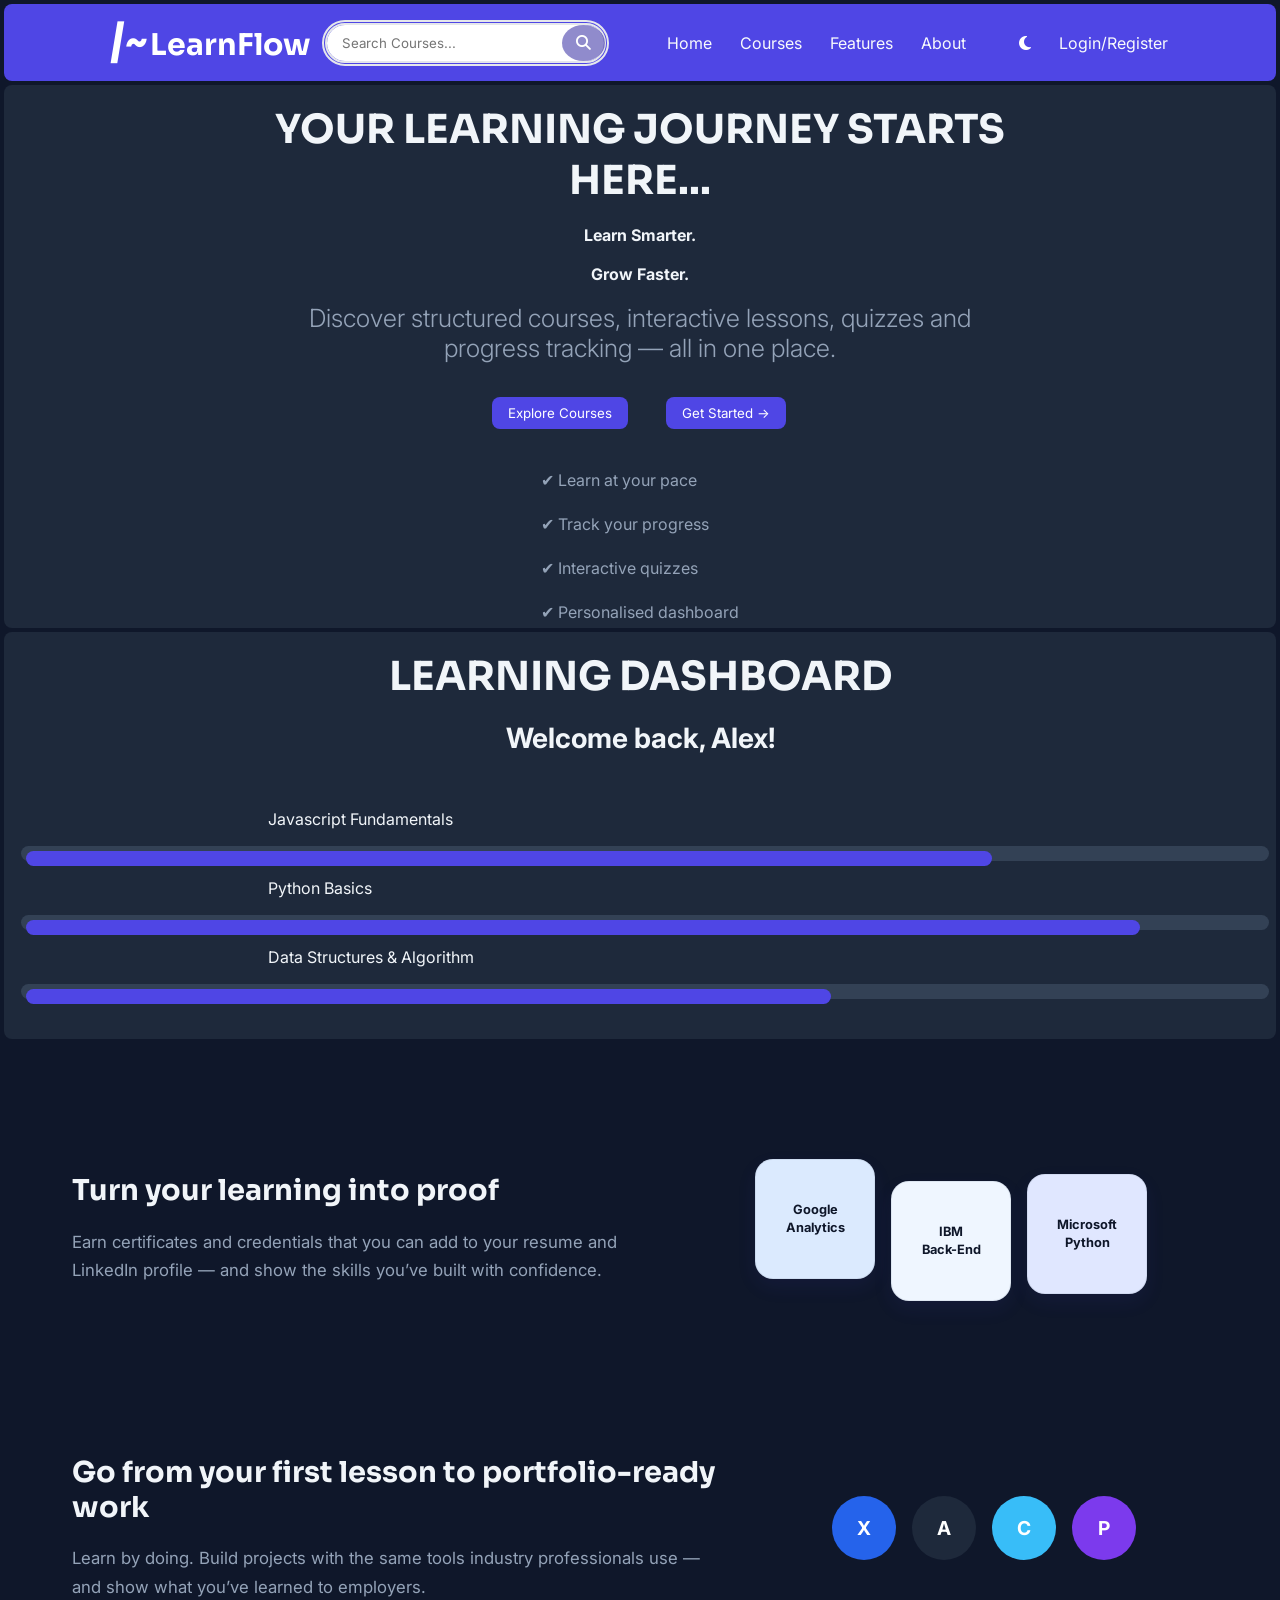
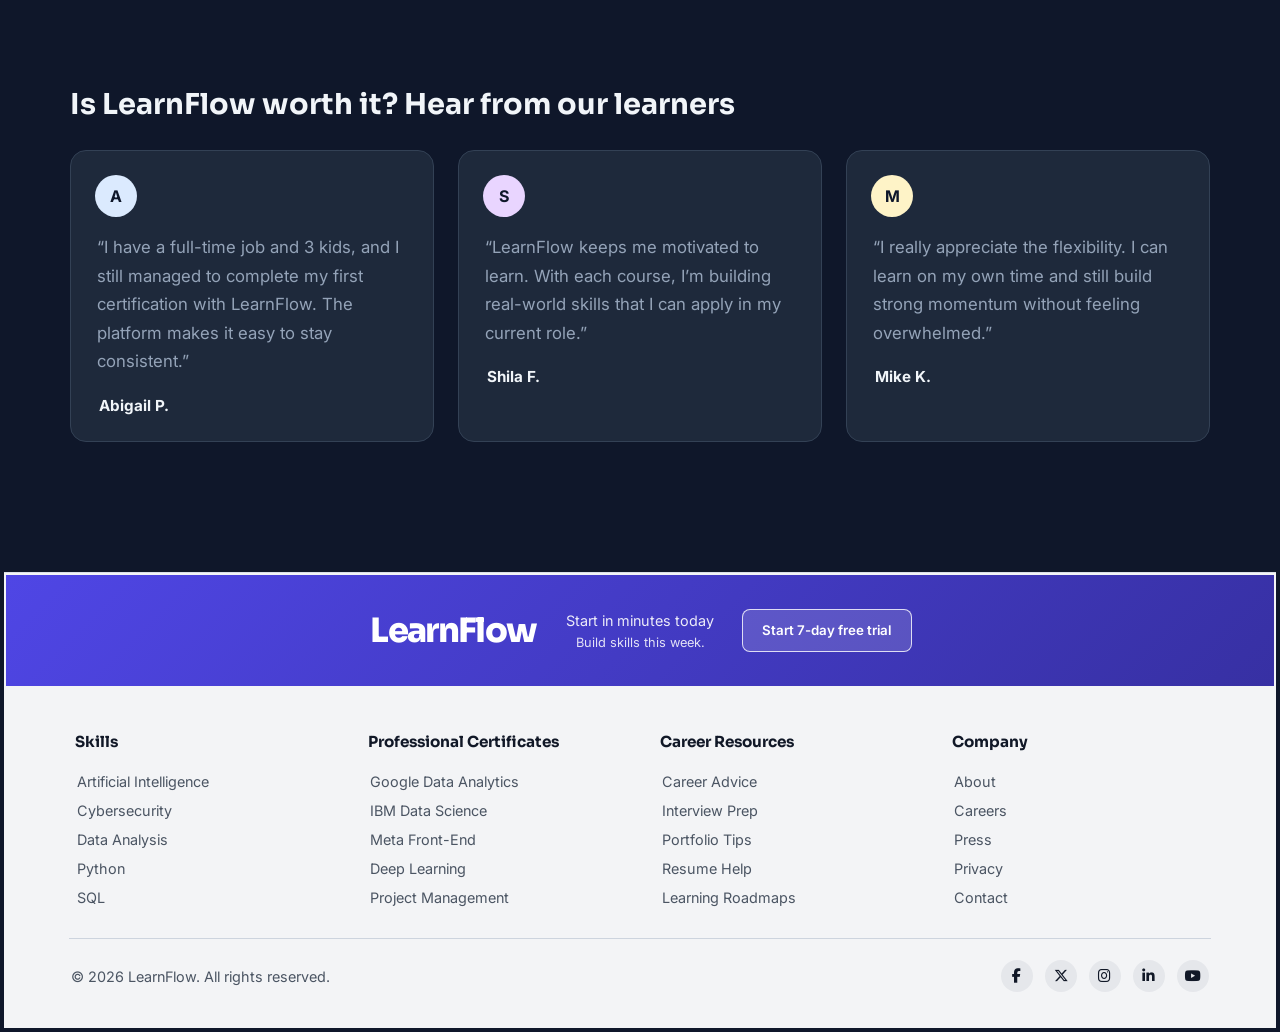
==== index.html @ 6e986917 "Initial commit" ====
<!DOCTYPE html>
<html lang="en">
<head>
    <meta charset="UTF-8">
    <meta name="viewport" content="width=device-width, initial-scale=1.0">
    <title>LearnFlow</title>
    <link rel="stylesheet" href="style.css">
    <link rel="stylesheet" href="https://cdnjs.cloudflare.com/ajax/libs/font-awesome/6.6.0/css/all.min.css">
    <link href="https://fonts.googleapis.com/css2?family=Sora:wght@400..800&family=Inter:wght@400;500;600;700&display=swap" rel="stylesheet"></head>
<body>
    <nav>
        <div class="logo"><i>|~</i>LearnFlow</div>
        <div class="search-container">
            <div class="search-box">
                <input type="text" id="searchInput" placeholder="Search Courses...">
                <button onclick="searchCourses()">
                    <i class="fa-solid fa-magnifying-glass"></i>
                </button>
            </div>
        </div>
        <ul class="navLinks">
            <li>
                <a href="#">Home</a>
            </li>
            <li>
                <a href="#">Courses</a>
            </li>
            <li>
                <a href="#">Features</a>
            </li>
            <li>
                <a href="#about" id="about">About</a>
            </li>
            <li>
                <i class="fa-solid fa-moon" onclick="toggleTheme()"></i>
            </li>
            <li id="login">
                <a href="login.html" class="login-btn">Login/Register</a>
            </li>
        </ul>
    </nav>
    <section class="section" id="features">
        <div>
            <h1>YOUR LEARNING JOURNEY STARTS HERE...</h1>
            <p>Learn Smarter.</p>
            <p>Grow Faster.</p>
            <p id="description">
                Discover structured courses, interactive lessons,
                quizzes and progress tracking — all in one place.
            </p>
        </div>
        <div class="buttons">
            <button class="btn" href="#courses">Explore Courses</button>
            <a href="register.html">
                <button class="btn">Get Started &#x2192</button>
            </a>
        </div>
        <ul class="feature-list">
            <li>&#x2714 Learn at your pace</li>
            <li>&#x2714 Track your progress</li>
            <li>&#x2714 Interactive quizzes</li>
            <li>&#x2714 Personalised dashboard</li>
        </ul>
    </section>
    <section class="section dashboard-preview" >
        <div>
            <h1>LEARNING DASHBOARD</h1>
            <p id="welcome">Welcome back, Alex! </p>
        </div>
        <div class="progress">
            <p>Javascript Fundamentals</p>
            <div class="bar">
                <span style="width: 78%"></span>
            </div>
            <p>Python Basics</p>
            <div class="bar">
                <span style="width: 90%"></span>
            </div>
            <p>Data Structures & Algorithm</p>
            <div class="bar">
                <span style="width: 65%"></span>
            </div>
        </div>
    </section>

    <section class="proof-section">
        <div class="proof-copy">
            <h2>Turn your learning into proof</h2>
            <p>Earn certificates and credentials that you can add to your resume and LinkedIn profile — and show the skills you’ve built with confidence.</p>
        </div>
        <div class="proof-visual">
            <div class="mini-card mini-card-blue">Google<br>Analytics</div>
            <div class="mini-card mini-card-light">IBM<br>Back-End</div>
            <div class="mini-card mini-card-purple">Microsoft<br>Python</div>
        </div>
    </section>

    <section class="proof-story">
        <div class="story-copy">
            <h2>Go from your first lesson to portfolio-ready work</h2>
            <p>Learn by doing. Build projects with the same tools industry professionals use — and show what you’ve learned to employers.</p>
        </div>
        <div class="tool-badges">
            <span class="tool-icon blue">X</span>
            <span class="tool-icon dark">A</span>
            <span class="tool-icon sky">C</span>
            <span class="tool-icon purple">P</span>
        </div>
    </section>

    <section class="testimonial-section">
        <h2>Is LearnFlow worth it? Hear from our learners</h2>
        <div class="testimonial-grid">
            <article class="testimonial-card">
                <div class="avatar avatar-one">A</div>
                <p>“I have a full-time job and 3 kids, and I still managed to complete my first certification with LearnFlow. The platform makes it easy to stay consistent.”</p>
                <div class="testimonial-author">
                    <strong>Abigail P.</strong>
                </div>
            </article>

            <article class="testimonial-card">
                <div class="avatar avatar-two">S</div>
                <p>“LearnFlow keeps me motivated to learn. With each course, I’m building real-world skills that I can apply in my current role.”</p>
                <div class="testimonial-author">
                    <strong>Shila F.</strong>
                </div>
            </article>

            <article class="testimonial-card">
                <div class="avatar avatar-three">M</div>
                <p>“I really appreciate the flexibility. I can learn on my own time and still build strong momentum without feeling overwhelmed.”</p>
                <div class="testimonial-author">
                    <strong>Mike K.</strong>
                </div>
            </article>
        </div>
    </section>

    <footer class="site-footer">
        <div class="footer-cta">
            <div class="cta-brand">LearnFlow</div>
            <div class="cta-copy">
                <p>Start in minutes today</p>
                <span>Build skills this week.</span>
            </div>
            <button class="cta-btn">Start 7-day free trial</button>
        </div>

        <div class="footer-links-wrap">
            <div class="footer-links">
                <div class="footer-col">
                    <h4>Skills</h4>
                    <ul>
                        <li>Artificial Intelligence</li>
                        <li>Cybersecurity</li>
                        <li>Data Analysis</li>
                        <li>Python</li>
                        <li>SQL</li>
                    </ul>
                </div>

                <div class="footer-col">
                    <h4>Professional Certificates</h4>
                    <ul>
                        <li>Google Data Analytics</li>
                        <li>IBM Data Science</li>
                        <li>Meta Front-End</li>
                        <li>Deep Learning</li>
                        <li>Project Management</li>
                    </ul>
                </div>

                <div class="footer-col">
                    <h4>Career Resources</h4>
                    <ul>
                        <li>Career Advice</li>
                        <li>Interview Prep</li>
                        <li>Portfolio Tips</li>
                        <li>Resume Help</li>
                        <li>Learning Roadmaps</li>
                    </ul>
                </div>

                <div class="footer-col">
                    <h4>Company</h4>
                    <ul>
                        <li>About</li>
                        <li>Careers</li>
                        <li>Press</li>
                        <li>Privacy</li>
                        <li>Contact</li>
                    </ul>
                </div>
            </div>
        </div>

        <div class="footer-bottom">
            <p>© 2026 LearnFlow. All rights reserved.</p>
            <div class="socials">
                <i class="fa-brands fa-facebook-f"></i>
                <i class="fa-brands fa-x-twitter"></i>
                <i class="fa-brands fa-instagram"></i>
                <i class="fa-brands fa-linkedin-in"></i>
                <i class="fa-brands fa-youtube"></i>
            </div>
        </div>
    </footer>
    <script src="script.js"></script>
</body>
</html>
---- style.css ----
:root {
    --bg-primary: #0f172a;
    --bg-surface: #1e293b;
    --accent: #4F46E5;
    --accent-hover: #6366f1;
    --text-primary: #f1f5f9;
    --text-secondary: #94a3b8;
    --border: #334155;
    --track-bg: #334155;
    --font-heading: "Sora", sans-serif;
    --font-body: "Inter", sans-serif;
}

[data-theme="light"] {
    --bg-primary: #f8fafc;
    --bg-surface: #ffffff;
    --accent: #4F46E5;
    --accent-hover: #3730A3;
    --text-primary: #111827;
    --text-secondary: #4b5563;
    --border: #e5e7eb;
    --track-bg: #e5e7eb;
}

* {
    margin: 0;
    padding: 2px;
    box-sizing: border-box;
    font-family: var(--font-body);
    font-optical-sizing: auto;
}

body {
    background-color: var(--bg-primary);
    color: var(--text-primary);
}

nav {
    display: flex;
    justify-content: space-between;
    align-items: center;
    background: var(--accent);
    color: #FFFFFF;
    padding: 15px 8%;
    position: sticky;
    top: 0;
    z-index: 100;
    border-radius: 8px;
}

.logo,
h1,
h2,
h3 {
    font-family: var(--font-heading);
    font-weight: 700;
}

.logo {
    font-size: 30px;
    font-weight: bolder;
    color: #FFFFFF;
}

.logo i {
    font-size: 35px;
    font-weight: 900;
}

nav ul {
    display: flex;
    list-style: none;
    gap: 20px;
}

nav ul li a {
    text-decoration: none;
    color: #F8FAFC;
    transition: 0.3s;
}

nav ul li a:hover {
    color: #ccc;
    text-decoration: underline;
}

.icons {
    display: flex;
    align-items: center;
    gap: 20px;
}

.icon {
    position: relative;
    cursor: pointer;
    color: white;
    font-size: 22px;
}

.icon:hover {
    color: #3730A3;
}

.badge {
    position: absolute;
    top: -8px;
    right: -10px;
    background: red;
    color: white;
    width: 18px;
    height: 18px;
    border-radius: 50%;
    display: flex;
    justify-content: center;
    align-items: center;
    font-size: 11px;
}

.search-box {
    width: 35%;
    position: relative;
}

.search-box input {
    width: 100%;
    padding: 10px 40px 10px 15px;
    border: none;
    border-radius: 30px;
    outline: thick double #E5E7EB;
}

.search-box i {
    position: relative;
    top: 0px;
    left: 0px;
    color: #555;
    transition: color 0.2s ease;
}

.search-box {
    display: flex;
    width: 100%;
}

.search-box button {
    position: relative;
    left: -42px;
    width: 50px;
    border: none;
    background: #3830a38e;
    color: white;
    border-radius: 50%;
    cursor: pointer;
    transition: background 0.2s ease;
}

.search-box:hover button {
    background: #555;
}

.search-box:hover i {
    color: #E5E7EB;
}

#logout {
    display: flex;
    align-items: center;
    gap: 6px;
    cursor: pointer;
    font-weight: bolder;
    transition: 0.3s;
}

#logout:hover {
    transform: scale(1.1);
}

#about {
    margin-right: 25px;
}

.section {
    margin-top: 4px;
    background: var(--bg-surface);
    padding: 2px;
    color: var(--text-primary);
    border-radius: 8px;
}

.section div {

    gap: 20px;
    justify-content: center;
    align-items: center;
    margin: 5px;
    margin-top: 10px;
    padding: 5px;
}

.section div h1 {
    text-align: center;
    margin-left: 20%;
    margin-right: 20%;
    font-size: 40px;
    font-weight: 700;

}
.dashboard-preview{
    padding-bottom: 25px;
}
.section p {
    color: var(--text-primary);
    size: 36px;
    font-weight: bold;
    margin-top: 15px;
    margin-bottom: 15px;
    text-align: center;
    margin-left: 20%;
    margin-right: 20%;
}

#description {
    text-align: center;
    margin-top: 10px;
    margin-bottom: 10px;
    margin-left: 20%;
    margin-right: 20%;
    font-weight: 300;
    font-size: 25px;
    color: var(--text-secondary);
}

.section button {
    padding-left: 35px;
    display: inline-flex;
    flex-direction: row;
    gap: 10px;
    justify-content: center;
    align-items: center;
    margin: 0 8px;
    padding: 8px 16px;
}

.buttons {
    display: flex;
    justify-content: center;
    margin-top: 20px;
}

.btn {
    flex-direction: row;
    gap: 10px;
    align-items: center;
    background: var(--accent);
    color: #FFFFFF;
    border: none;
    border-radius: 8px;
    cursor: pointer;
}

.btn:hover {
    background: var(--bg-surface);
    color: var(--text-primary);
    transition: 0.5s;
    transform: scale(1.2);
    text-decoration: underline;
}

.feature-list {
    list-style: none;
    display: grid;
    justify-content: center;
    gap: 20px;
    margin-top: 30px;
}

.feature-list li {
    align-items: center;
    gap: 10px;
    color: var(--text-secondary);
}

.dashboard-preview h1 {
    font-size: 30px;
}

.dashboard-preview p {
    font-weight: 400;
}

.progress {
    display: block;

}

.progress p {
    align-items: start;
    text-align: left;
}

#welcome {
    font-size: 28px;
    font-weight: bold;
}

.bar {
    border-radius: 20px;
    width: 100%;
    height: 15px;
    background: var(--track-bg);
    box-shadow: none;
}

.bar span {
    display: block;
    height: 15px;
    background: var(--accent);
    border-radius: 20px;
    width: 78%;
}

/* Login & Register pages */
.login,
.register {
    min-height: 100vh;
    display: flex;
    justify-content: center;
    align-items: center;
    background: var(--bg-primary);
}

.login-box,
.register-box {
    background: var(--bg-surface);
    color: var(--text-primary);
    padding: 2.5rem;
    border-radius: 12px;
    border: 1px solid var(--border);
    width: 100%;
    max-width: 380px;
    display: flex;
    flex-direction: column;
    gap: 12px;
}

.login-box h1,
.register-box h1 {
    font-size: 22px;
    text-align: center;
    margin-bottom: 10px;
    color: var(--text-primary);
}

.login-box label,
.register-box label {
    font-size: 14px;
    color: var(--text-secondary);
    margin-bottom: -6px;
}

.login-box input,
.register-box input {
    padding: 10px 14px;
    border-radius: 8px;
    border: 1px solid var(--border);
    background: var(--bg-primary);
    color: var(--text-primary);
    font-size: 14px;
}

.login-box input:focus,
.register-box input:focus {
    outline: 2px solid var(--accent);
}

.login-box button,
.register-box button {
    margin-top: 10px;
    padding: 10px;
    border: none;
    border-radius: 8px;
    background: var(--accent);
    color: #FFFFFF;
    font-size: 15px;
    cursor: pointer;
    transition: 0.3s;
}

.login-box button:hover,
.register-box button:hover {
    background: var(--accent-hover);
}

.login-box a,
.register-box a {
    text-align: center;
    font-size: 13px;
    color: var(--text-secondary);
    text-decoration: none;
}

.login-box a:hover,
.register-box a:hover {
    color: var(--accent);
    text-decoration: underline;
}


/* Nav icons (moon, logout) */
.icon,
#logout i {
    color: #FFFFFF;
    font-size: 20px;
    cursor: pointer;
    transition: color 0.2s ease, transform 0.2s ease;
}

.icon:hover,
#logout:hover i {
    color: var(--accent-hover);
    transform: scale(1.15);
}

/* Search icon button — refine the existing look slightly */
.search-box button i {
    color: #FFFFFF;
    font-size: 15px;
}

/* Welcome section */
.welcome {
    padding: 1rem 8% 0;
}

.welcome-line {
    text-align: left;
    font-size: 26px;
    line-height: 1.4;
    font-weight: 500;
    color: var(--text-primary);
    margin-bottom: 6px;
    opacity: 0;
    transform: translateY(10px);
    transition: opacity 0.5s ease, transform 0.5s ease;
}

.welcome-line.visible {
    opacity: 1;
    transform: translateY(0);
}

/* Dashboard layout: sidebar + main */
.dashboard-layout {
    display: flex;
    min-height: calc(100vh - 80px);
}

.sidebar {
    width: 210px;
    flex-shrink: 0;
    background: transparent;
    display: flex;
    flex-direction: column;
    padding: 1.25rem 0.75rem;
    gap: 8px;
    border-right: 1px solid var(--border);
}

.sidebar-link {
    padding: 10px 12px;
    border-radius: 0;
    color: var(--text-secondary);
    text-decoration: none;
    font-size: 14px;
    transition: none;
}

.sidebar-link:hover {
    color: var(--text-primary);
    background: transparent;
}

.sidebar-link.active {
    color: var(--text-primary);
    background: transparent;
    font-weight: 700;
    border-left: 3px solid var(--accent);
    padding-left: 9px;
}

.dashboard-main {
    flex: 1;
    padding: 1.5rem 2rem;
}

/* Stat cards */
.stats-row {
    display: grid;
    grid-template-columns: repeat(3, 1fr);
    gap: 16px;
    margin-bottom: 2rem;
}

.stat-card {
    background: var(--bg-surface);
    border: 1px solid var(--border);
    border-radius: 12px;
    padding: 1rem 1.25rem;
}

.stat-label {
    font-size: 13px;
    color: var(--text-secondary);
    margin-bottom: 6px;
}

.stat-value {
    font-size: 26px;
    font-weight: 700;
    color: var(--text-primary);
}

.enrolled-courses h2,
.notifications h2 {
    font-size: 18px;
    color: var(--text-primary);
    margin-bottom: 12px;
}

.proof-section,
.proof-story,
.testimonial-section {
    width: min(1200px, 90%);
    margin: 4rem auto 0;
    padding: 0 0 1rem;
}

.proof-section {
    display: flex;
    align-items: center;
    justify-content: space-between;
    gap: 3rem;
    padding-top: 1rem;
}

.proof-copy {
    flex: 1.1;
}

.proof-copy h2,
.story-copy h2,
.testimonial-section h2 {
    font-size: clamp(1.8rem, 2vw, 2.6rem);
    color: var(--text-primary);
    line-height: 1.2;
    margin-bottom: 1rem;
    font-family: var(--font-heading);
}

.proof-copy p,
.story-copy p,
.testimonial-card p {
    color: var(--text-secondary);
    font-size: 1.05rem;
    line-height: 1.7;
}

.proof-visual {
    flex: 1;
    display: flex;
    align-items: center;
    justify-content: center;
    gap: 1rem;
    min-height: 220px;
}

.mini-card {
    width: 120px;
    height: 120px;
    border-radius: 18px;
    display: flex;
    align-items: center;
    justify-content: center;
    text-align: center;
    font-size: 0.8rem;
    font-weight: 700;
    line-height: 1.4;
    color: #0f172a;
    box-shadow: 0 8px 20px rgba(79, 70, 229, 0.08);
    border: 1px solid rgba(148, 163, 184, 0.2);
}

.mini-card-blue {
    background: #dbeafe;
    transform: translateY(-10px);
}

.mini-card-light {
    background: #eff6ff;
    transform: translateY(12px);
}

.mini-card-purple {
    background: #e0e7ff;
    transform: translateY(5px);
}

.proof-story {
    display: flex;
    align-items: center;
    justify-content: space-between;
    gap: 2rem;
    padding-top: 2rem;
}

.story-copy {
    flex: 1.3;
}

.tool-badges {
    flex: 0.9;
    display: flex;
    justify-content: center;
    gap: 1rem;
    flex-wrap: wrap;
}

.tool-icon {
    width: 64px;
    height: 64px;
    border-radius: 50%;
    display: flex;
    align-items: center;
    justify-content: center;
    font-weight: 700;
    color: white;
    font-size: 1.2rem;
}

.tool-icon.blue { background: #2563eb; }
.tool-icon.dark { background: #1e293b; }
.tool-icon.sky { background: #38bdf8; }
.tool-icon.purple { background: #7c3aed; }

.testimonial-section {
    padding-bottom: 4rem;
}

.testimonial-grid {
    display: grid;
    grid-template-columns: repeat(3, minmax(220px, 1fr));
    gap: 1.5rem;
    margin-top: 1.5rem;
}

.testimonial-card {
    background: var(--bg-surface);
    border: 1px solid var(--border);
    border-radius: 16px;
    padding: 1.5rem;
    color: var(--text-primary);
}

.avatar {
    width: 42px;
    height: 42px;
    border-radius: 50%;
    display: flex;
    align-items: center;
    justify-content: center;
    font-weight: 700;
    margin-bottom: 0.9rem;
    color: #0f172a;
}

.avatar-one { background: #dbeafe; }
.avatar-two { background: #e9d5ff; }
.avatar-three { background: #fef3c7; }

.testimonial-author {
    margin-top: 1rem;
    color: var(--text-primary);
    font-size: 0.95rem;
}

.site-footer {
    background: #f3f4f6;
    color: #111827;
    margin-top: 4rem;
    border-top: 1px solid rgba(148, 163, 184, 0.25);
}

.footer-cta {
    background: linear-gradient(135deg, #4F46E5, #3730A3);
    color: #fff;
    display: flex;
    align-items: center;
    justify-content: center;
    gap: 1.5rem;
    padding: 2rem 8%;
    flex-wrap: wrap;
}

.cta-brand {
    font-size: 2.1rem;
    font-weight: 800;
    letter-spacing: -0.05em;
    font-family: var(--font-heading);
}

.cta-copy {
    text-align: center;
}

.cta-copy p {
    margin: 0;
    font-size: 0.9rem;
    opacity: 0.9;
}

.cta-copy span {
    font-size: 0.8rem;
    opacity: 0.85;
}

.cta-btn {
    border: 1px solid rgba(255, 255, 255, 0.8);
    background: rgba(255, 255, 255, 0.15);
    color: #fff;
    border-radius: 8px;
    padding: 0.8rem 1.2rem;
    font-weight: 600;
    cursor: pointer;
}

.footer-links-wrap {
    width: min(1200px, 90%);
    margin: 0 auto;
    padding: 2.5rem 0 1.5rem;
}

.footer-links {
    display: grid;
    grid-template-columns: repeat(4, minmax(180px, 1fr));
    gap: 2rem;
}

.footer-col h4 {
    font-size: 0.95rem;
    margin-bottom: 1rem;
    color: #111827;
    font-family: var(--font-heading);
}

.footer-col ul {
    list-style: none;
    display: grid;
    gap: 0.5rem;
}

.footer-col li {
    color: #4b5563;
    font-size: 0.9rem;
}

.footer-bottom {
    width: min(1200px, 90%);
    margin: 0 auto;
    border-top: 1px solid rgba(148, 163, 184, 0.4);
    display: flex;
    align-items: center;
    justify-content: space-between;
    padding: 1.2rem 0 2rem;
    color: #4b5563;
    font-size: 0.9rem;
}

.socials {
    display: flex;
    gap: 0.75rem;
    align-items: center;
}

.socials i {
    width: 32px;
    height: 32px;
    display: inline-flex;
    align-items: center;
    justify-content: center;
    border-radius: 50%;
    background: #e5e7eb;
    color: #111827;
    font-size: 0.9rem;
}

/* Responsive: stack sidebar above content on narrow screens */
@media (max-width: 700px) {
    .dashboard-layout {
        flex-direction: column;
    }

    .sidebar {
        width: 100%;
        flex-direction: row;
        overflow-x: auto;
        border-right: none;
        border-bottom: 1px solid var(--border);
    }

    .stats-row {
        grid-template-columns: 1fr;
    }

    .proof-section,
    .proof-story,
    .testimonial-grid,
    .footer-links {
        grid-template-columns: 1fr;
        display: grid;
    }

    .proof-section,
    .proof-story {
        gap: 1.5rem;
    }

    .proof-visual {
        justify-content: flex-start;
        min-height: auto;
    }

    .footer-bottom {
        flex-direction: column;
        gap: 1rem;
        text-align: center;
    }
}

.logo1 {
    font-size: 30px;
    font-weight: bolder;
    color: var(--text-primary);
}

.logo1 i {
    font-size: 35px;
    font-weight: 900;
}

.course-meta {
    display: flex;
    flex-direction: column;
    gap: 4px;
    margin-top: 8px;
    color: var(--text-secondary);
    font-size: 13px;
}

.courses-grid {
    display: grid;
    grid-template-columns: repeat(auto-fill, minmax(340px, 1fr));
    gap: 20px;
    margin-top: 1.5rem;
}

.course-card {
    background: var(--bg-surface);
    border: 1px solid var(--border);
    border-radius: 14px;
    padding: 1.25rem;
    min-height: 220px;
    display: flex;
    flex-direction: column;
    justify-content: space-between;
    transition: transform 0.2s ease, border-color 0.2s ease;
}

.course-card:hover {
    transform: translateY(-4px);
    border-color: var(--accent);
}

.course-card-header {
    display: flex;
    justify-content: space-between;
    align-items: flex-start;
    gap: 10px;
    margin-bottom: 10px;
}

.course-card-header h3 {
    font-size: 17px;
    color: var(--text-primary);
    font-family: var(--font-heading);
}

.course-header-actions {
    display: flex;
    flex-direction: column;
    align-items: flex-end;
    gap: 6px;
}

.difficulty-badge {
    font-size: 11px;
    font-weight: 600;
    padding: 4px 10px;
    border-radius: 20px;
    white-space: nowrap;
    text-transform: uppercase;
}

.difficulty-Beginner {
    background: rgba(34, 197, 94, 0.15);
    color: #22c55e;
}

.difficulty-Intermediate {
    background: rgba(234, 179, 8, 0.15);
    color: #eab308;
}

.difficulty-Advanced {
    background: rgba(239, 68, 68, 0.15);
    color: #ef4444;
}

.course-category {
    font-size: 13px;
    color: var(--text-secondary);
    margin-bottom: 8px;
}

.course-category i {
    margin-right: 4px;
}

.course-description {
    font-size: 14px;
    color: var(--text-secondary);
    line-height: 1.5;
}

.filter-row {
    display: flex;
    gap: 12px;
    margin: 1rem 0 1.5rem;
}

.filter-row select {
    border-radius: 8px;
    appearance: none;
    -webkit-appearance: none;
    background: var(--bg-surface);
    color: var(--text-primary);
    border: 1px solid var(--border);
    border-radius: 8px;
    padding: 8px 32px 8px 14px;
    font-size: 14px;
    font-family: var(--font-body);
    cursor: pointer;
    transition: border-color 0.2s ease;

    /* custom dropdown arrow, drawn with SVG so it matches the theme instead of the browser default */
    background-image: url("data:image/svg+xml,%3Csvg xmlns='http://www.w3.org/2000/svg' width='12' height='8' viewBox='0 0 12 8'%3E%3Cpath fill='%2394a3b8' d='M1 1l5 5 5-5'/%3E%3C/svg%3E");
    background-repeat: no-repeat;
    background-position: right 12px center;
}

.filter-row select:hover,
.filter-row select:focus {
    border-color: var(--accent);
    outline: none;
}

.filter-row select option {
    background: var(--bg-surface);
    color: var(--text-primary);
}

.lesson-list {
  list-style: none;
  margin-top: 12px;
  padding-top: 12px;
  border-top: 1px solid var(--border);
  display: flex;
  flex-direction: column;
  gap: 6px;
}
.lesson-list li {
  font-size: 13px;
  color: var(--text-secondary);
  display: flex;
  align-items: center;
  gap: 8px;
}
.lesson-list li::before {
  content: "•";
  color: var(--text-secondary);
  font-size: 14px;
}
.bookmark-btn {
  background: none;
  border: none;
  cursor: pointer;
  color: var(--text-secondary);
  font-size: 16px;
  padding: 2px 6px;
  transition: color 0.2s ease, transform 0.2s ease;
  align-self: flex-end;
}
.bookmark-btn:hover {
  color: var(--accent);
  transform: scale(1.15);
}
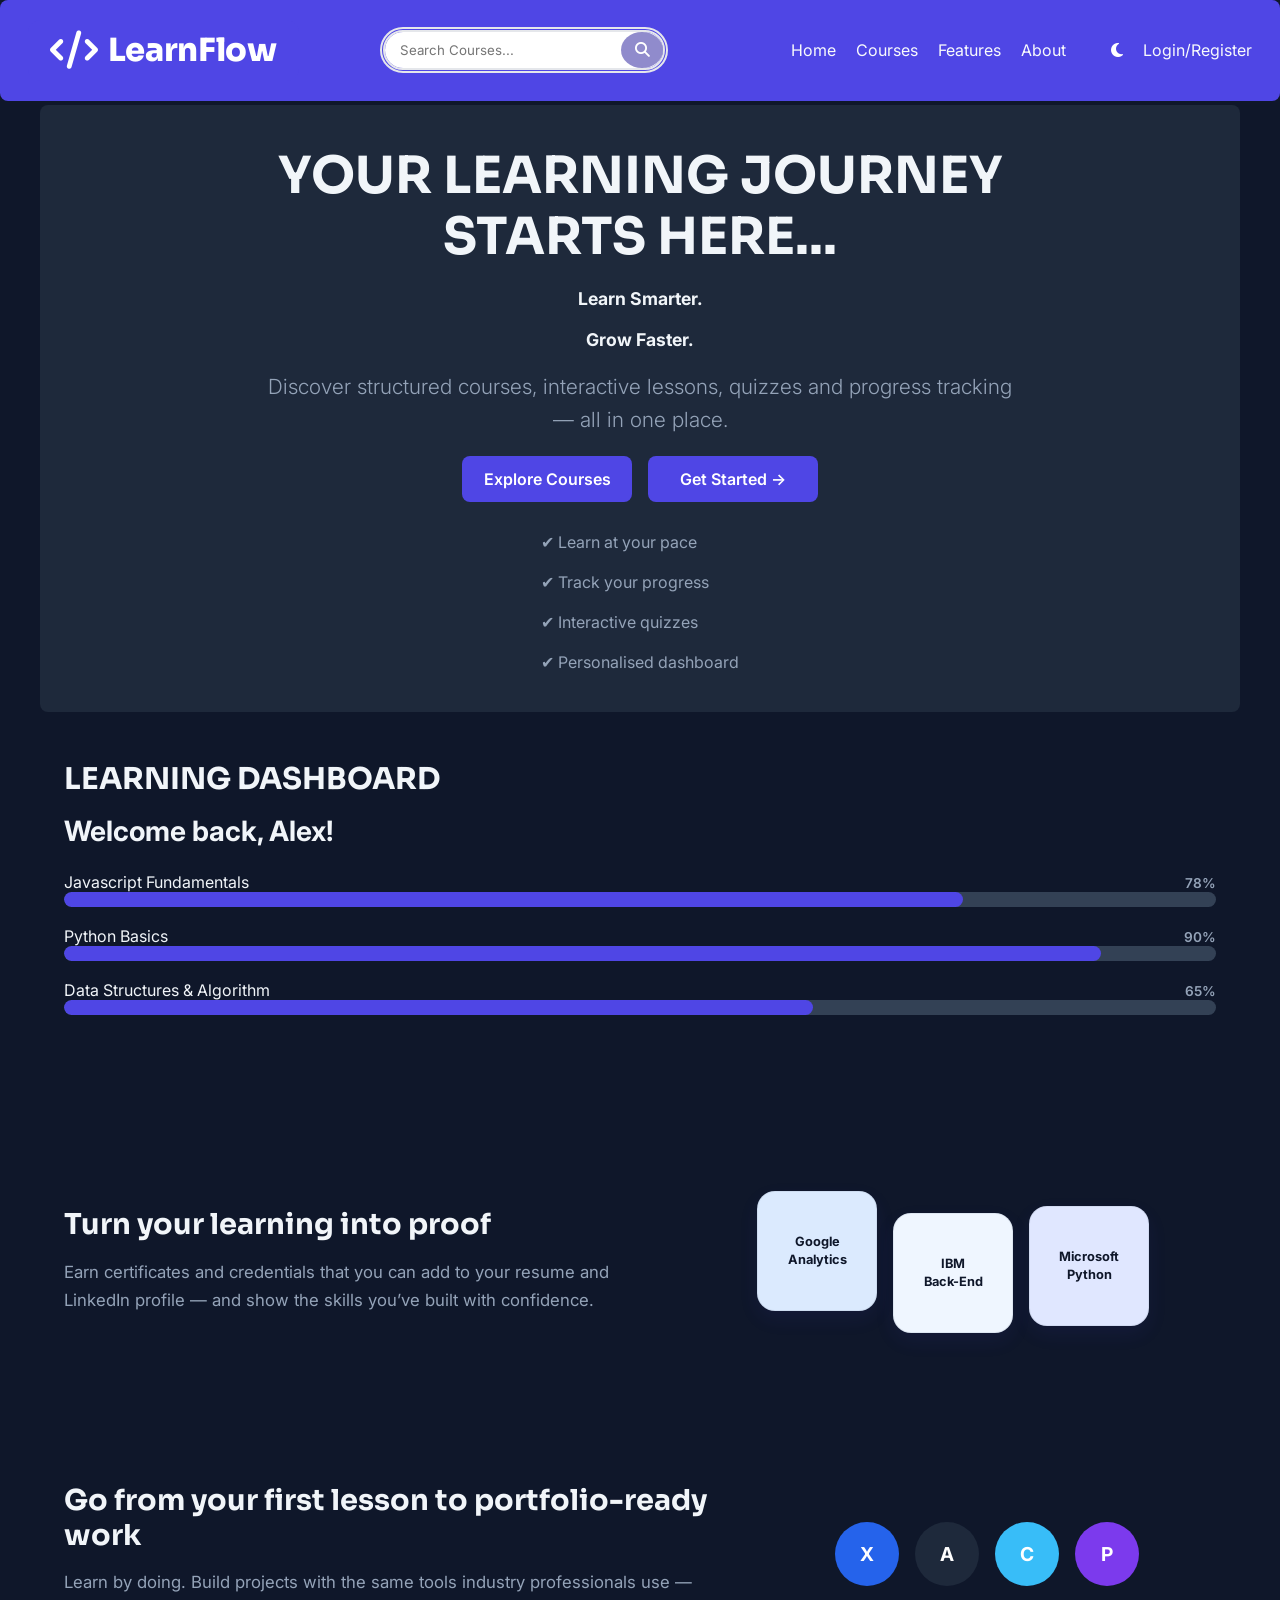
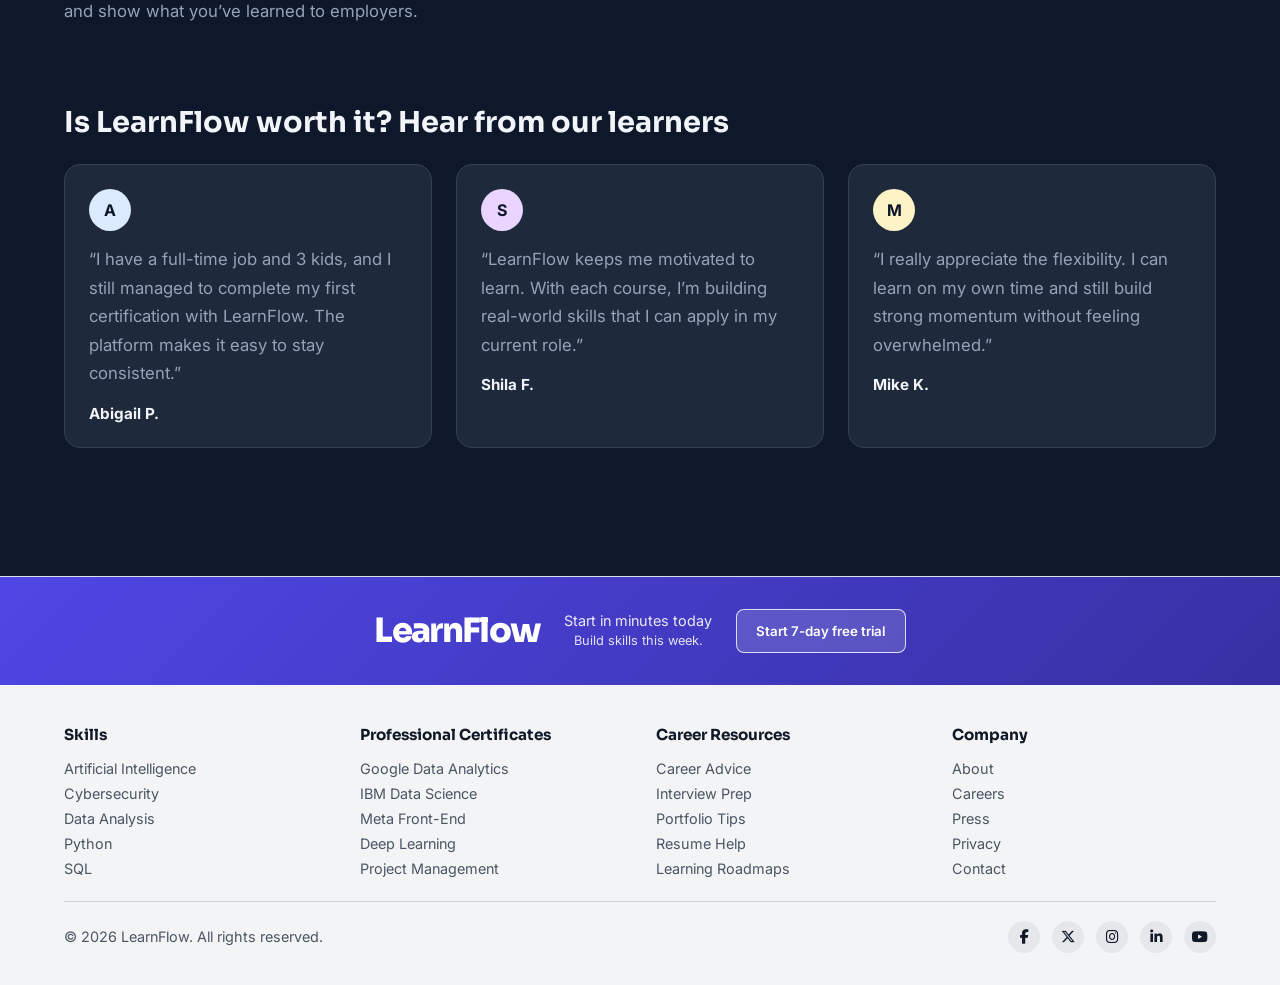
==== commit 1243d690: "Add quiz system, video player, profile page, guest browsing, and 4 new courses - Course detail page " ====
--- a/index.html
+++ b/index.html
@@ -1,33 +1,32 @@
 <!DOCTYPE html>
 <html lang="en">
+
 <head>
     <meta charset="UTF-8">
     <meta name="viewport" content="width=device-width, initial-scale=1.0">
     <title>LearnFlow</title>
     <link rel="stylesheet" href="style.css">
     <link rel="stylesheet" href="https://cdnjs.cloudflare.com/ajax/libs/font-awesome/6.6.0/css/all.min.css">
-    <link href="https://fonts.googleapis.com/css2?family=Sora:wght@400..800&family=Inter:wght@400;500;600;700&display=swap" rel="stylesheet"></head>
+    <link
+        href="https://fonts.googleapis.com/css2?family=Sora:wght@400..800&family=Inter:wght@400;500;600;700&display=swap"
+        rel="stylesheet">
+</head>
+
 <body>
     <nav>
-        <div class="logo"><i>|~</i>LearnFlow</div>
+        <div class="logo"><i class="fa-solid fa-code"></i>LearnFlow</div>
         <div class="search-container">
             <div class="search-box">
                 <input type="text" id="searchInput" placeholder="Search Courses...">
-                <button onclick="searchCourses()">
+                <button>
                     <i class="fa-solid fa-magnifying-glass"></i>
                 </button>
             </div>
         </div>
         <ul class="navLinks">
-            <li>
-                <a href="#">Home</a>
-            </li>
-            <li>
-                <a href="#">Courses</a>
-            </li>
-            <li>
-                <a href="#">Features</a>
-            </li>
+            <li><a href="index.html">Home</a></li>
+            <li><a href="courses.html">Courses</a></li>
+            <li><a href="#features">Features</a></li>
             <li>
                 <a href="#about" id="about">About</a>
             </li>
@@ -39,7 +38,7 @@
             </li>
         </ul>
     </nav>
-    <section class="section" id="features">
+    <section class="hero" id="features">
         <div>
             <h1>YOUR LEARNING JOURNEY STARTS HERE...</h1>
             <p>Learn Smarter.</p>
@@ -50,10 +49,8 @@
             </p>
         </div>
         <div class="buttons">
-            <button class="btn" href="#courses">Explore Courses</button>
-            <a href="register.html">
-                <button class="btn">Get Started &#x2192</button>
-            </a>
+            <a href="courses.html" class="btn">Explore Courses</a>
+            <a href="register.html" class="btn">Get Started &#x2192;</a>
         </div>
         <ul class="feature-list">
             <li>&#x2714 Learn at your pace</li>
@@ -62,21 +59,32 @@
             <li>&#x2714 Personalised dashboard</li>
         </ul>
     </section>
-    <section class="section dashboard-preview" >
+    <section class="section dashboard-preview">
         <div>
             <h1>LEARNING DASHBOARD</h1>
             <p id="welcome">Welcome back, Alex! </p>
         </div>
         <div class="progress">
-            <p>Javascript Fundamentals</p>
+            <div class="progress-row">
+                <p>Javascript Fundamentals</p>
+                <span class="progress-value">78%</span>
+            </div>
             <div class="bar">
                 <span style="width: 78%"></span>
             </div>
-            <p>Python Basics</p>
+
+            <div class="progress-row">
+                <p>Python Basics</p>
+                <span class="progress-value">90%</span>
+            </div>
             <div class="bar">
                 <span style="width: 90%"></span>
             </div>
-            <p>Data Structures & Algorithm</p>
+
+            <div class="progress-row">
+                <p>Data Structures &amp; Algorithm</p>
+                <span class="progress-value">65%</span>
+            </div>
             <div class="bar">
                 <span style="width: 65%"></span>
             </div>
@@ -86,7 +94,8 @@
     <section class="proof-section">
         <div class="proof-copy">
             <h2>Turn your learning into proof</h2>
-            <p>Earn certificates and credentials that you can add to your resume and LinkedIn profile — and show the skills you’ve built with confidence.</p>
+            <p>Earn certificates and credentials that you can add to your resume and LinkedIn profile — and show the
+                skills you’ve built with confidence.</p>
         </div>
         <div class="proof-visual">
             <div class="mini-card mini-card-blue">Google<br>Analytics</div>
@@ -98,7 +107,8 @@
     <section class="proof-story">
         <div class="story-copy">
             <h2>Go from your first lesson to portfolio-ready work</h2>
-            <p>Learn by doing. Build projects with the same tools industry professionals use — and show what you’ve learned to employers.</p>
+            <p>Learn by doing. Build projects with the same tools industry professionals use — and show what you’ve
+                learned to employers.</p>
         </div>
         <div class="tool-badges">
             <span class="tool-icon blue">X</span>
@@ -113,7 +123,8 @@
         <div class="testimonial-grid">
             <article class="testimonial-card">
                 <div class="avatar avatar-one">A</div>
-                <p>“I have a full-time job and 3 kids, and I still managed to complete my first certification with LearnFlow. The platform makes it easy to stay consistent.”</p>
+                <p>“I have a full-time job and 3 kids, and I still managed to complete my first certification with
+                    LearnFlow. The platform makes it easy to stay consistent.”</p>
                 <div class="testimonial-author">
                     <strong>Abigail P.</strong>
                 </div>
@@ -121,7 +132,8 @@
 
             <article class="testimonial-card">
                 <div class="avatar avatar-two">S</div>
-                <p>“LearnFlow keeps me motivated to learn. With each course, I’m building real-world skills that I can apply in my current role.”</p>
+                <p>“LearnFlow keeps me motivated to learn. With each course, I’m building real-world skills that I can
+                    apply in my current role.”</p>
                 <div class="testimonial-author">
                     <strong>Shila F.</strong>
                 </div>
@@ -129,7 +141,8 @@
 
             <article class="testimonial-card">
                 <div class="avatar avatar-three">M</div>
-                <p>“I really appreciate the flexibility. I can learn on my own time and still build strong momentum without feeling overwhelmed.”</p>
+                <p>“I really appreciate the flexibility. I can learn on my own time and still build strong momentum
+                    without feeling overwhelmed.”</p>
                 <div class="testimonial-author">
                     <strong>Mike K.</strong>
                 </div>
@@ -208,4 +221,5 @@
     </footer>
     <script src="script.js"></script>
 </body>
+
 </html>
--- a/style.css
+++ b/style.css
@@ -24,7 +24,7 @@
 
 * {
     margin: 0;
-    padding: 2px;
+    padding: 0;
     box-sizing: border-box;
     font-family: var(--font-body);
     font-optical-sizing: auto;
@@ -179,59 +179,62 @@
     margin-right: 25px;
 }
 
-.section {
+.hero {
     margin-top: 4px;
     background: var(--bg-surface);
-    padding: 2px;
+    padding: 2.5rem 2rem;
     color: var(--text-primary);
     border-radius: 8px;
-}
-
-.section div {
-
+    width: calc(100% - 20px);
+    max-width: 1200px;
+    margin-left: auto;
+    margin-right: auto;
+}
+
+.hero div {
+    display: flex;
+    flex-direction: column;
+    justify-content: center;
+    align-items: center;
     gap: 20px;
-    justify-content: center;
-    align-items: center;
-    margin: 5px;
-    margin-top: 10px;
-    padding: 5px;
-}
-
-.section div h1 {
+    margin: 0;
+    padding: 0;
+}
+
+.hero div h1 {
     text-align: center;
-    margin-left: 20%;
-    margin-right: 20%;
-    font-size: 40px;
+    max-width: 780px;
+    margin: 0 auto;
+    font-size: clamp(2.2rem, 4vw, 3.2rem);
     font-weight: 700;
-
-}
-.dashboard-preview{
-    padding-bottom: 25px;
-}
-.section p {
-    color: var(--text-primary);
-    size: 36px;
+    line-height: 1.2;
+}
+
+.dashboard-preview {
+    padding: 3rem 0 3rem;
+    width: min(1200px, 90%);
+    margin: 0 auto;
+}
+
+.hero p {
+    color: var(--text-primary);
+    font-size: 1.1rem;
     font-weight: bold;
-    margin-top: 15px;
-    margin-bottom: 15px;
+    margin: 0;
     text-align: center;
-    margin-left: 20%;
-    margin-right: 20%;
 }
 
 #description {
     text-align: center;
-    margin-top: 10px;
-    margin-bottom: 10px;
-    margin-left: 20%;
-    margin-right: 20%;
+    max-width: 760px;
+    margin: 0 auto;
     font-weight: 300;
-    font-size: 25px;
+    font-size: 1.3rem;
     color: var(--text-secondary);
-}
-
-.section button {
-    padding-left: 35px;
+    line-height: 1.6;
+}
+
+.hero button {
     display: inline-flex;
     flex-direction: row;
     gap: 10px;
@@ -241,21 +244,35 @@
     padding: 8px 16px;
 }
 
-.buttons {
-    display: flex;
-    justify-content: center;
+.hero .buttons {
+    display: flex;
+    flex-direction: row;
+    justify-content: center;
+    align-items: center;
+    gap: 1rem;
     margin-top: 20px;
+    flex-wrap: nowrap;
 }
 
 .btn {
+    display: inline-flex;
     flex-direction: row;
     gap: 10px;
     align-items: center;
+    justify-content: center;
     background: var(--accent);
     color: #FFFFFF;
     border: none;
     border-radius: 8px;
     cursor: pointer;
+    min-width: 170px;
+    padding: 0.8rem 1.2rem;
+    text-decoration: none;
+    font-weight: 600;
+}
+
+.buttons a {
+    text-decoration: none;
 }
 
 .btn:hover {
@@ -282,6 +299,7 @@
 
 .dashboard-preview h1 {
     font-size: 30px;
+    margin-bottom: 1rem;
 }
 
 .dashboard-preview p {
@@ -290,17 +308,36 @@
 
 .progress {
     display: block;
-
+    margin-top: 1.5rem;
+}
+
+.progress-row {
+    display: flex;
+    align-items: baseline;
+    justify-content: space-between;
+    gap: 1rem;
+    margin-top: 1.2rem;
 }
 
 .progress p {
     align-items: start;
     text-align: left;
+    margin: 0;
+    flex: 1;
+}
+
+.progress-value {
+    color: var(--text-secondary);
+    font-size: 0.85rem;
+    font-weight: 600;
+    min-width: 42px;
+    text-align: right;
 }
 
 #welcome {
     font-size: 28px;
     font-weight: bold;
+    margin-bottom: 0.5rem;
 }
 
 .bar {
@@ -309,6 +346,8 @@
     height: 15px;
     background: var(--track-bg);
     box-shadow: none;
+    overflow: hidden;
+    margin-bottom: 0.5rem;
 }
 
 .bar span {
@@ -427,7 +466,7 @@
     font-size: 15px;
 }
 
-/* Welcome section */
+/* Welcome hero */
 .welcome {
     padding: 1rem 8% 0;
 }
@@ -834,6 +873,10 @@
         gap: 1rem;
         text-align: center;
     }
+
+    .hero {
+        padding: 2rem 1.25rem;
+    }
 }
 
 .logo1 {
@@ -858,7 +901,7 @@
 
 .courses-grid {
     display: grid;
-    grid-template-columns: repeat(auto-fill, minmax(340px, 1fr));
+    grid-template-columns: repeat(3, minmax(0, 1fr));
     gap: 20px;
     margin-top: 1.5rem;
 }
@@ -873,6 +916,7 @@
     flex-direction: column;
     justify-content: space-between;
     transition: transform 0.2s ease, border-color 0.2s ease;
+    overflow: hidden;
 }
 
 .course-card:hover {
@@ -1013,4 +1057,357 @@
   color: var(--accent);
   transform: scale(1.15);
 }
-
+.course-card {
+  display: flex;
+  flex-direction: column;
+  height: 100%;
+  overflow: hidden;
+}
+
+.course-card-link {
+  display: block;
+  width: 100%;
+  height: 100%;
+  text-decoration: none;
+  color: inherit;
+  padding: 0;
+  margin: 0;
+}
+
+.lesson-list {
+  list-style: none;
+  padding: 0;
+  margin: 0;
+  margin-top: auto;
+}
+
+.lesson-list li {
+  position: relative;
+  padding-left: 1.1rem;
+  padding-top: 0.35rem;
+  padding-bottom: 0.35rem;
+  font-size: 0.9rem;
+  color: #9ca3af;
+}
+
+.lesson-list li::before {
+  content: "";
+  position: absolute;
+  left: 0;
+  top: 0.75rem;
+  width: 5px;
+  height: 5px;
+  border-radius: 50%;
+  background-color: #6b7fd7;
+}
+
+.lesson-list li + li {
+  border-top: 1px solid rgba(255, 255, 255, 0.06);
+}
+
+.courses-grid {
+  display: grid;
+  grid-template-columns: repeat(3, minmax(0, 1fr));
+  gap: 1.5rem;
+  align-items: stretch;
+}
+
+.course-card-link,
+.course-card {
+  margin: 0;
+}
+.logout-trigger {
+    cursor: pointer;
+    display: inline-flex;
+    align-items: center;
+    gap: 0.4rem;
+}
+
+.video-section { max-width: 900px; margin: 1.5rem auto; padding: 0 1rem; }
+
+.video-wrapper {
+  position: relative;
+  width: 100%;
+  aspect-ratio: 16 / 9;
+  border-radius: 12px;
+  overflow: hidden;
+  background: #000;
+}
+
+.video-wrapper iframe { position: absolute; inset: 0; width: 100%; height: 100%; border: 0; }
+.no-video { color: #9ca3af; text-align: center; padding-top: 20%; }
+
+.course-detail-header,
+#lessonList { max-width: 900px; margin: 1rem auto; padding: 0 1rem; }
+
+.lesson-row {
+  display: flex;
+  justify-content: space-between;
+  align-items: center;
+  padding: 0.75rem 1rem;
+  border-bottom: 1px solid rgba(255, 255, 255, 0.06);
+}
+
+.lesson-row.active { background: rgba(107, 127, 215, 0.15); border-radius: 8px; }
+
+.lesson-title {
+  cursor: pointer;
+  display: flex;
+  align-items: center;
+  gap: 0.6rem;
+  flex: 1;
+}
+
+.lesson-title i { color: #6b7fd7; }
+.lesson-title:hover { color: #6b7fd7; }
+.lesson-row button:disabled { opacity: 0.6; cursor: default; }
+
+@media (max-width: 900px) {
+  .courses-grid {
+    grid-template-columns: repeat(2, 1fr);
+  }
+}
+
+@media (max-width: 600px) {
+  .courses-grid {
+    grid-template-columns: 1fr;
+  }
+
+  .navLinks {
+    flex-wrap: wrap;
+    gap: 0.75rem;
+  }
+
+  .video-section,
+  .course-detail-header,
+  #lessonList {
+    padding: 0 0.75rem;
+  }
+}
+.buttons {
+    display: flex;
+    gap: 1rem;
+    align-items: center;
+    flex-wrap: wrap;
+}
+
+.quiz-container { max-width: 720px; margin: 2rem auto; padding: 0 1rem; }
+
+.quiz-card {
+  background: var(--bg-surface, #1f2937);
+  border: 1px solid rgba(255, 255, 255, 0.08);
+  border-radius: 14px;
+  padding: 2rem;
+}
+
+.quiz-center { text-align: center; }
+.quiz-muted { color: #9ca3af; }
+.quiz-score { font-size: 3rem; font-weight: 700; margin: 0.5rem 0; }
+
+.quiz-top { display: flex; justify-content: space-between; margin-bottom: 0.75rem; color: #9ca3af; }
+.quiz-timer { font-weight: 700; color: var(--text-primary, #fff); }
+.quiz-timer.low { color: #f87171; }
+
+.quiz-progress { height: 6px; background: rgba(255, 255, 255, 0.08); border-radius: 6px; margin-bottom: 1.5rem; overflow: hidden; }
+.quiz-progress span { display: block; height: 100%; background: var(--accent, #6b7fd7); transition: width 0.3s ease; }
+
+.quiz-options { display: flex; flex-direction: column; gap: 0.75rem; margin: 1.5rem 0; }
+
+.quiz-option {
+  text-align: left;
+  padding: 0.9rem 1.1rem;
+  border-radius: 10px;
+  border: 1px solid rgba(255, 255, 255, 0.12);
+  background: transparent;
+  color: inherit;
+  font: inherit;
+  cursor: pointer;
+  transition: border-color 0.2s, background 0.2s;
+}
+.quiz-option:hover { border-color: var(--accent, #6b7fd7); }
+.quiz-option.selected { border-color: var(--accent, #6b7fd7); background: rgba(107, 127, 215, 0.18); }
+
+.quiz-nav { display: flex; justify-content: space-between; align-items: center; margin-top: 1rem; gap: 1rem; }
+.quiz-nav .btn:disabled, .quiz-btn-secondary:disabled { opacity: 0.4; cursor: not-allowed; }
+
+.quiz-btn-secondary {
+  padding: 0.8rem 1.2rem;
+  border-radius: 8px;
+  border: 1px solid rgba(255, 255, 255, 0.2);
+  background: transparent;
+  color: inherit;
+  font-weight: 600;
+  cursor: pointer;
+}
+
+.review-item { padding: 0.9rem 1rem; border-radius: 10px; margin-top: 0.75rem; border-left: 4px solid; }
+.review-item p { margin: 0.2rem 0; }
+.review-item.correct { border-color: #34d399; background: rgba(52, 211, 153, 0.08); }
+.review-item.wrong { border-color: #f87171; background: rgba(248, 113, 113, 0.08); }
+
+
+.progress-head {
+  display: flex;
+  justify-content: space-between;
+  align-items: center;
+  margin-bottom: 0.5rem;
+}
+
+.progress-title {
+  color: inherit;
+  text-decoration: none;
+  font-weight: 600;
+}
+
+.progress-title:hover { color: var(--accent, #6b7fd7); }
+
+.progress-percent {
+  font-weight: 700;
+  color: var(--accent, #6b7fd7);
+}
+
+.progress-meta {
+  margin: 0.4rem 0 0;
+  font-size: 0.85rem;
+  color: #9ca3af;
+}
+
+.profile-card { max-width: 480px; }
+
+.profile-avatar {
+  width: 64px;
+  height: 64px;
+  border-radius: 50%;
+  background: var(--accent, #6b7fd7);
+  color: #fff;
+  display: flex;
+  align-items: center;
+  justify-content: center;
+  font-size: 1.5rem;
+  font-weight: 700;
+  margin-bottom: 1.25rem;
+}
+
+.profile-field { margin-bottom: 1rem; }
+.profile-field label { display: block; margin-bottom: 0.35rem; color: #9ca3af; font-size: 0.85rem; }
+
+.profile-field input {
+  width: 100%;
+  padding: 0.7rem 0.9rem;
+  border-radius: 8px;
+  border: 1px solid rgba(255, 255, 255, 0.15);
+  background: rgba(255, 255, 255, 0.04);
+  color: inherit;
+  font: inherit;
+}
+
+.profile-field input:disabled { opacity: 0.6; }
+
+.profile-saved {
+  display: inline-block;
+  margin-left: 0.75rem;
+  color: #34d399;
+  opacity: 0;
+  transition: opacity 0.3s;
+}
+
+.profile-saved.visible { opacity: 1; }
+
+.logo {
+    display: inline-flex;
+    align-items: center;
+    gap: 0.6rem;
+    background: var(--accent, #4f46e5);
+    color: #fff;
+    font-family: 'Sora', sans-serif;
+    font-weight: 800;
+    font-size: 2.0rem;
+    padding: 0.65rem 1.4rem;
+    border-radius: 12px;
+    letter-spacing: -0.01em;
+}
+
+.logo i {
+    font-size: 2.4rem;
+}
+
+nav {
+    padding: 1.25rem 1.75rem;
+    display: flex;
+    align-items: center;
+}
+
+.auth-wrapper {
+    min-height: calc(100vh - 80px);
+    display: flex;
+    align-items: center;
+    justify-content: center;
+    padding: 2rem 1rem;
+}
+
+.auth-card {
+    width: 100%;
+    max-width: 420px;
+    background: var(--bg-surface, #1f2937);
+    border: 1px solid rgba(255, 255, 255, 0.08);
+    border-radius: 16px;
+    padding: 2.5rem;
+}
+
+.auth-card h1 {
+    font-family: 'Sora', sans-serif;
+    font-size: 1.6rem;
+    margin-bottom: 0.4rem;
+}
+
+.auth-subtitle {
+    color: #9ca3af;
+    margin-bottom: 1.75rem;
+    font-size: 0.95rem;
+}
+
+.auth-card label {
+    display: block;
+    margin-bottom: 0.4rem;
+    font-size: 0.85rem;
+    color: #9ca3af;
+}
+
+.auth-card input {
+    width: 100%;
+    padding: 0.8rem 1rem;
+    margin-bottom: 1.25rem;
+    border-radius: 8px;
+    border: 1px solid rgba(255, 255, 255, 0.15);
+    background: rgba(255, 255, 255, 0.04);
+    color: inherit;
+    font: inherit;
+}
+
+.auth-card input:focus {
+    outline: none;
+    border-color: var(--accent, #4f46e5);
+}
+
+.auth-card .btn {
+    width: 100%;
+    justify-content: center;
+    margin-top: 0.25rem;
+}
+
+.auth-switch {
+    text-align: center;
+    margin-top: 1.5rem;
+    color: #9ca3af;
+    font-size: 0.9rem;
+}
+
+.auth-switch a {
+    color: var(--accent, #4f46e5);
+    text-decoration: none;
+    font-weight: 600;
+}
+
+.auth-switch a:hover {
+    text-decoration: underline;
+}
